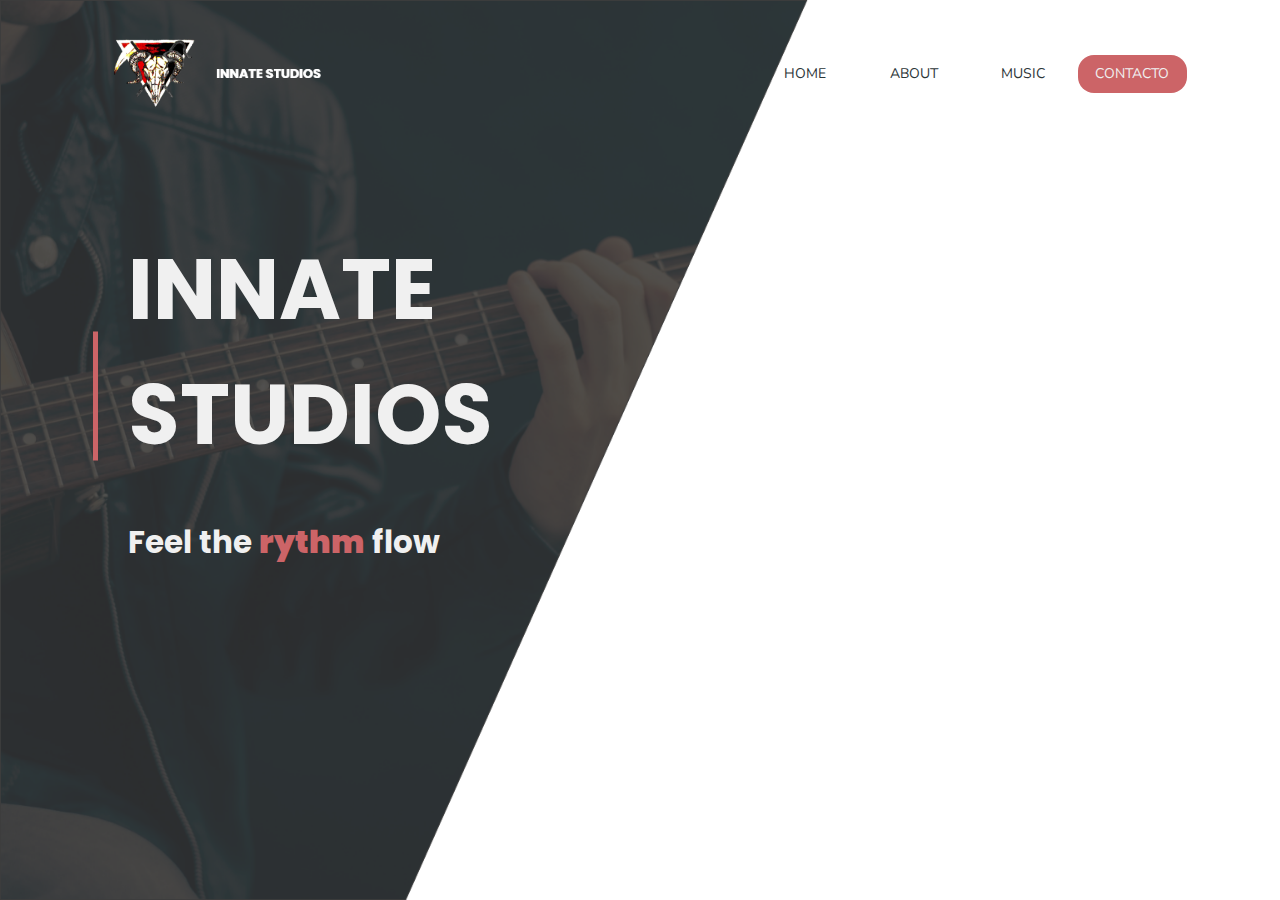
==== index.html @ 9500c59b "initial commit" ====
<!DOCTYPE html>
<html lang="en">
<head>
    <meta charset="UTF-8">
    <meta http-equiv="X-UA-Compatible" content="IE=edge">
    <meta name="viewport" content="width=device-width, initial-scale=1.0">
    <link rel="stylesheet" href="css/master.css">
    <title>Music</title>
</head>
<body>
    <nav>
        <div id="logo">
            <img src="img/logo.png" alt="">
        </div>
        <ul>
            <li><a href="#">HOME</a></li>
            <li><a href="#">ABOUT</a></li>
            <li><a href="#">MUSIC</a></li>
            <li><a href="#" class="c2a">CONTACTO</a></li>
        </ul>
    </nav>
    <div class="content" id="content-home">
        <div class="row">
            <section class="left">
                <div class="name">
                    <h1>INNATE <br>STUDIOS</h1>
                    <p>Feel the <b>rythm</b> flow</p>
                </div>
            </section>
            <section class="right">
                <div class="news">
                    
                </div>
            </section>
        </div>
    </div>
</body>
</html>
---- css/master.css ----
@import url("https://fonts.googleapis.com/css2?family=Nunito:wght@400;500;600&family=Poppins:wght@400;500;600;700&display=swap");
* {
  margin: 0px;
  max-width: 100%;
  -webkit-box-sizing: border-box;
          box-sizing: border-box;
  font-family: 'Nunito', sans-serif;
}

.c2a {
  background-color: #CC6467;
  color: #f0f0f0;
}

nav {
  display: -webkit-box;
  display: -ms-flexbox;
  display: flex;
  padding: 0 7.3%;
  -webkit-box-align: center;
      -ms-flex-align: center;
          align-items: center;
  -webkit-box-pack: center;
      -ms-flex-pack: center;
          justify-content: center;
  position: absolute;
  top: 0;
  width: 100%;
  margin-top: 39px;
}

nav #logo {
  margin-left: 0;
  margin-right: auto;
  height: 69px;
}

nav #logo img {
  display: block;
  height: 100%;
}

nav ul {
  list-style-type: none;
  padding: 0;
  display: -webkit-box;
  display: -ms-flexbox;
  display: flex;
}

nav ul li a {
  display: -webkit-box;
  display: -ms-flexbox;
  display: flex;
  width: 109px;
  text-decoration: none;
  color: #2C3638;
  font-size: 14px;
  font-weight: 400;
  text-align: center;
  -webkit-box-pack: center;
      -ms-flex-pack: center;
          justify-content: center;
  -webkit-box-align: center;
      -ms-flex-align: center;
          align-items: center;
  height: 38px;
}

nav ul li a.c2a {
  border-radius: 16px;
}

.content {
  min-height: 100vh;
  min-width: 100vw;
  padding: 0px 7.3%;
  padding-top: 108px;
}

.content#content-home {
  background-image: url("../img/bg.png");
  background-repeat: no-repeat;
  background-size: contain;
}

.content .row {
  display: -webkit-box;
  display: -ms-flexbox;
  display: flex;
  -webkit-box-align: center;
      -ms-flex-align: center;
          align-items: center;
  -webkit-box-pack: center;
      -ms-flex-pack: center;
          justify-content: center;
  width: 100%;
  height: calc(100vh - 108px);
}

.content .row section {
  display: -webkit-box;
  display: -ms-flexbox;
  display: flex;
  -ms-flex-preferred-size: 50%;
      flex-basis: 50%;
  -webkit-box-align: center;
      -ms-flex-align: center;
          align-items: center;
  width: 100%;
  height: 100%;
}

.content .row section .name {
  padding-left: 35px;
  position: relative;
  -webkit-transform: translateY(-108px);
          transform: translateY(-108px);
}

.content .row section .name h1 {
  font-size: 84px;
  color: #f0f0f0;
  font-family: "Poppins",sans-serif !important;
}

.content .row section .name p {
  margin-top: 42px;
  font-size: 31px;
  color: #f0f0f0;
  font-weight: 700;
  font-family: "Poppins", sans-serif;
}

.content .row section .name p b {
  color: #CC6467;
  font-family: "Poppins", sans-serif;
}

.content .row section .name::before {
  content: '';
  height: 129px;
  width: 5px;
  background: #CC6467;
  display: block;
  position: absolute;
  left: 0;
  top: 50%;
  -webkit-transform: translateY(-50%);
          transform: translateY(-50%);
}
/*# sourceMappingURL=master.css.map */
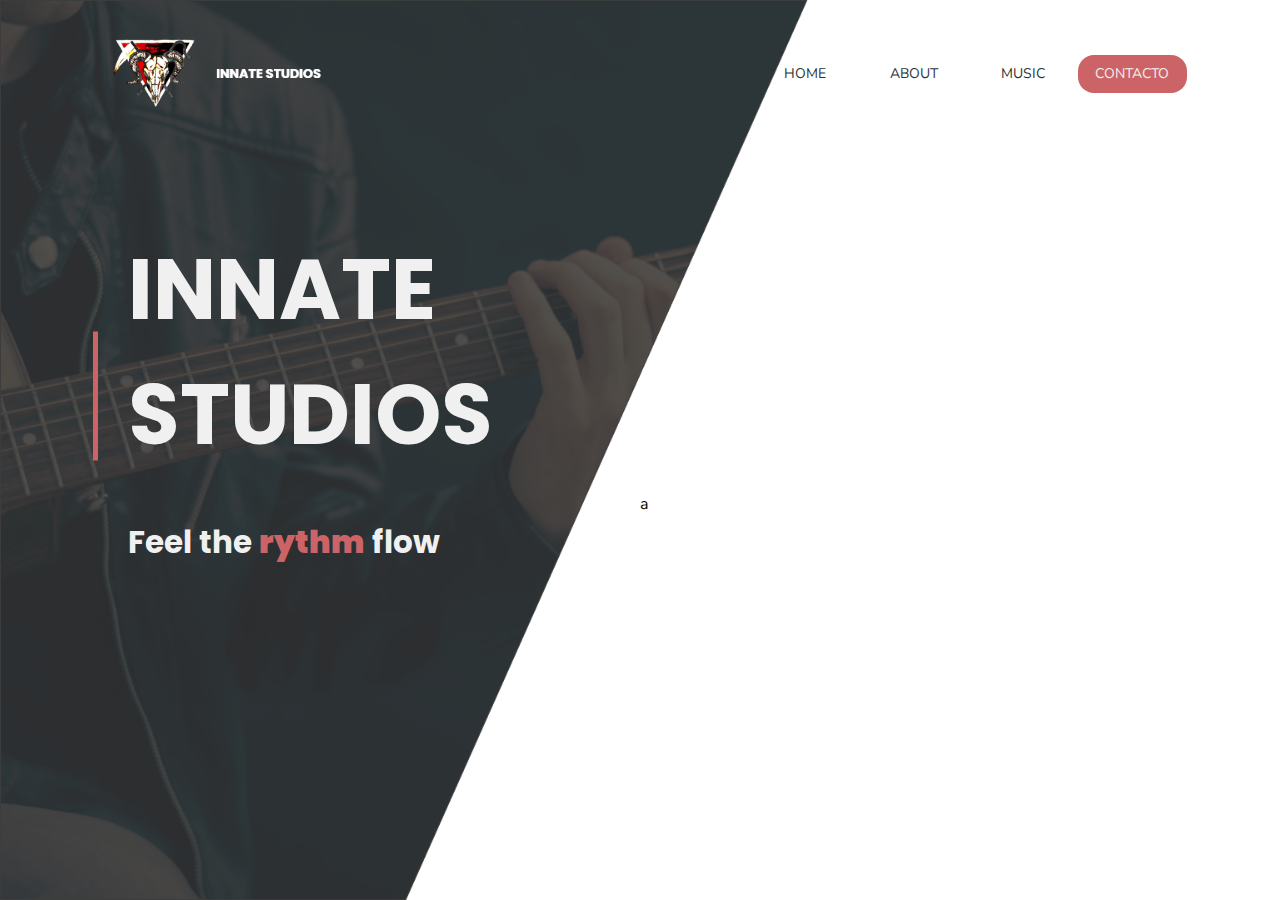
==== commit 43f14a80: "Nome corrigido" ====
--- a/index.html
+++ b/index.html
@@ -29,7 +29,7 @@
             </section>
             <section class="right">
                 <div class="news">
-                    
+                    a
                 </div>
             </section>
         </div>
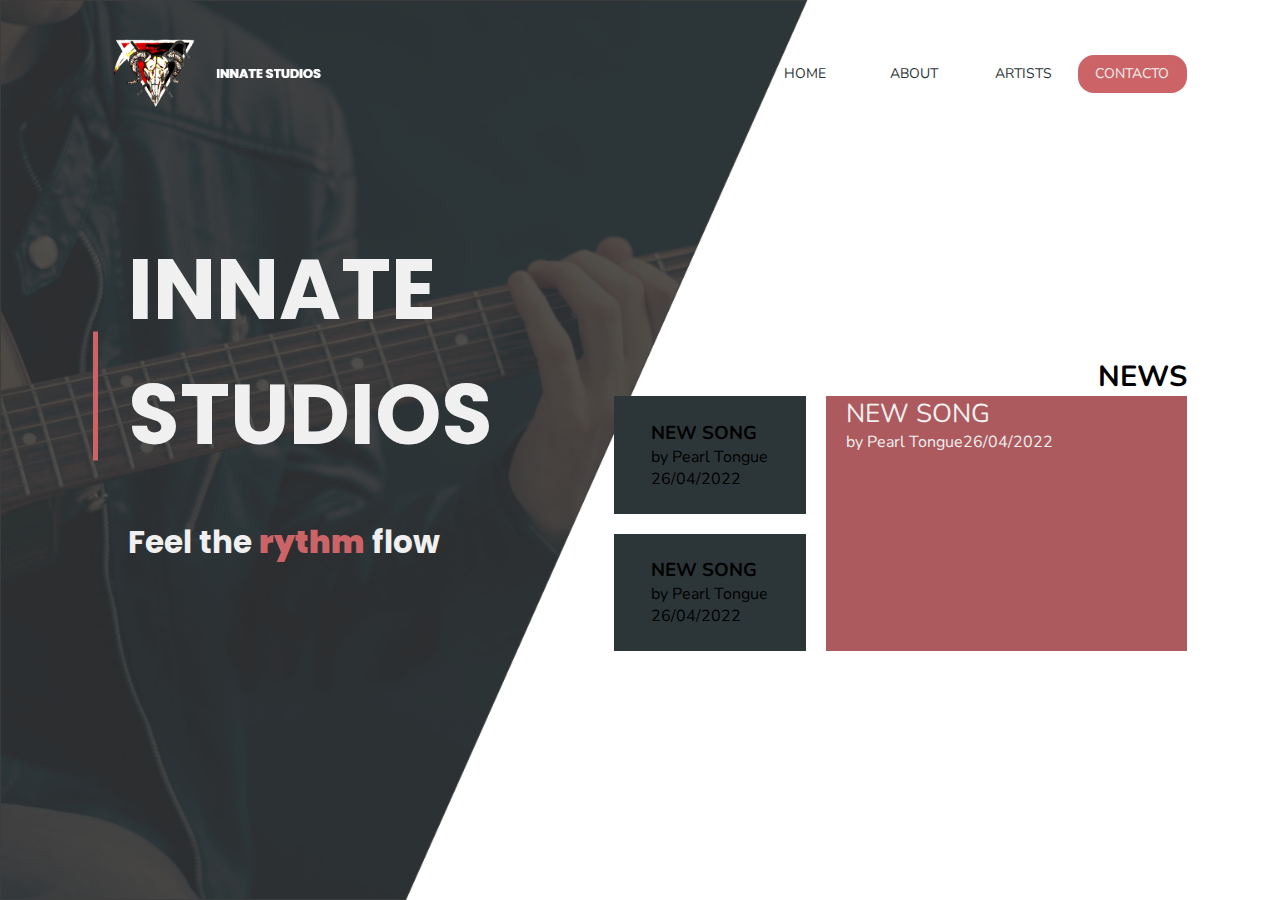
==== commit 1f20bf66: "changes to the design" ====
--- a/index.html
+++ b/index.html
@@ -15,7 +15,7 @@
         <ul>
             <li><a href="#">HOME</a></li>
             <li><a href="#">ABOUT</a></li>
-            <li><a href="#">MUSIC</a></li>
+            <li><a href="#">ARTISTS</a></li>
             <li><a href="#" class="c2a">CONTACTO</a></li>
         </ul>
     </nav>
@@ -28,8 +28,41 @@
                 </div>
             </section>
             <section class="right">
-                <div class="news">
-                    a
+                <div class="content-right">
+                    <h1>NEWS</h1>
+                    <div class="news">
+                        <div class="post">
+                            <div class="cover">
+                                <div class="bottom">
+                                    <h3>NEW SONG</h3>
+                                    <div class="bottom-inner">
+                                        <p>by <span>Pearl Tongue</span></p>
+                                        <div class="date">
+                                            26/04/2022
+                                        </div>
+                                    </div>
+                                </div>
+                            </div>
+                        </div>
+                        <div class="post">
+                            <div class="bottom">
+                                <h3>NEW SONG</h3>
+                                <p>by <span>Pearl Tongue</span></p>
+                                <div class="date">
+                                    26/04/2022
+                                </div>
+                            </div>
+                        </div>
+                        <div class="post">
+                            <div class="bottom">
+                                <h3>NEW SONG</h3>
+                                <p>by <span>Pearl Tongue</span></p>
+                                <div class="date">
+                                    26/04/2022
+                                </div>
+                            </div>
+                        </div>
+                    </div>
                 </div>
             </section>
         </div>
--- a/css/master.css
+++ b/css/master.css
@@ -1,4 +1,4 @@
-@import url("https://fonts.googleapis.com/css2?family=Nunito:wght@400;500;600&family=Poppins:wght@400;500;600;700&display=swap");
+@import url("https://fonts.googleapis.com/css2?family=Nunito:wght@400;500;600;700&family=Poppins:wght@400;500;600;700&display=swap");
 * {
   margin: 0px;
   max-width: 100%;
@@ -149,4 +149,90 @@
   -webkit-transform: translateY(-50%);
           transform: translateY(-50%);
 }
+
+.content .content-right h1 {
+  text-align: right;
+  font-size: 29px;
+  font-weight: 700;
+}
+
+.content .content-right .news {
+  display: -ms-grid;
+  display: grid;
+  -ms-grid-columns: (auto)[2];
+      grid-template-columns: repeat(2, auto);
+  -ms-grid-rows: (auto)[2];
+      grid-template-rows: repeat(2, auto);
+  grid-gap: 20px;
+}
+
+.content .content-right .news .post {
+  display: -webkit-box;
+  display: -ms-flexbox;
+  display: flex;
+  position: relative;
+  -webkit-box-align: center;
+      -ms-flex-align: center;
+          align-items: center;
+  -webkit-box-pack: center;
+      -ms-flex-pack: center;
+          justify-content: center;
+}
+
+.content .content-right .news .post .cover {
+  width: 100%;
+  height: 100%;
+  background-color: #2c363831;
+}
+
+.content .content-right .news .post:first-child {
+  -ms-grid-column: 2;
+  grid-column: 2;
+  -ms-grid-row: 1;
+  -ms-grid-row-span: 2;
+  grid-row: 1 / span 2;
+  background-color: #CC6467;
+  height: 255px;
+  width: 361px;
+  -webkit-box-align: end;
+      -ms-flex-align: end;
+          align-items: flex-end;
+}
+
+.content .content-right .news .post:first-child .bottom {
+  height: 30%;
+  width: 100%;
+  padding: 0 20px;
+  color: #f0f0f0;
+}
+
+.content .content-right .news .post:first-child .bottom h3 {
+  font-size: 26px;
+  font-weight: 400;
+}
+
+.content .content-right .news .post:first-child .bottom .bottom-inner {
+  display: -webkit-box;
+  display: -ms-flexbox;
+  display: flex;
+}
+
+.content .content-right .news .post:nth-child(2) {
+  -ms-grid-column: 1;
+  grid-column: 1;
+  -ms-grid-row: 1;
+  -ms-grid-row-span: 1;
+  grid-row: 1 / span 1;
+  background-color: #2C3638;
+  width: 192px;
+}
+
+.content .content-right .news .post:nth-child(3) {
+  -ms-grid-column: 1;
+  grid-column: 1;
+  -ms-grid-row: 2;
+  -ms-grid-row-span: 1;
+  grid-row: 2 / span 1;
+  background-color: #2C3638;
+}
 /*# sourceMappingURL=master.css.map */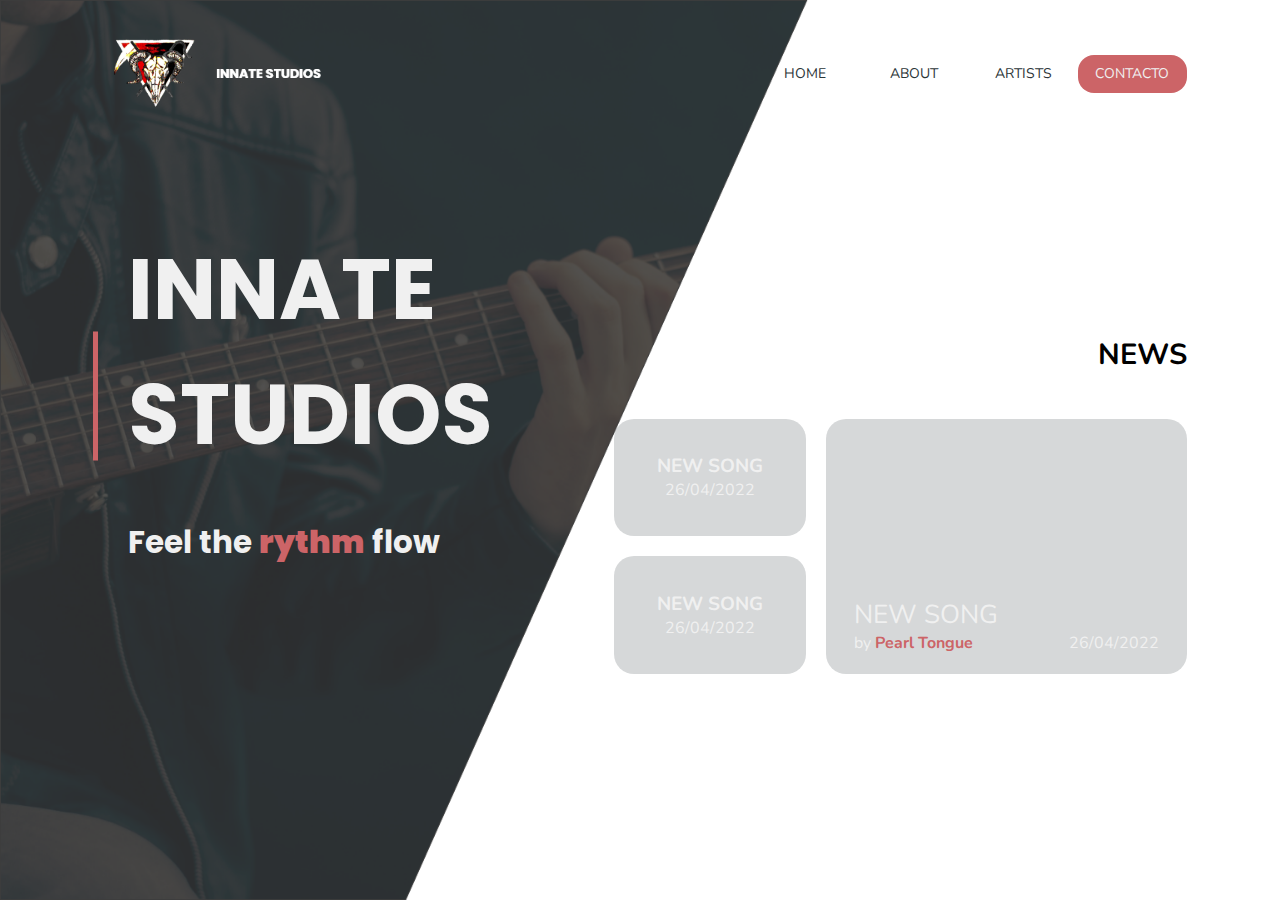
==== commit e2d2d10e: "Adding News (complete)" ====
--- a/index.html
+++ b/index.html
@@ -31,7 +31,7 @@
                 <div class="content-right">
                     <h1>NEWS</h1>
                     <div class="news">
-                        <div class="post">
+                        <div style="background-image: url();" class="post">
                             <div class="cover">
                                 <div class="bottom">
                                     <h3>NEW SONG</h3>
@@ -45,23 +45,30 @@
                             </div>
                         </div>
                         <div class="post">
-                            <div class="bottom">
-                                <h3>NEW SONG</h3>
-                                <p>by <span>Pearl Tongue</span></p>
-                                <div class="date">
-                                    26/04/2022
+                            <div class="cover">
+                                <div class="bottom">
+                                    <h3>NEW SONG</h3>
+                                    <div class="bottom-inner">
+                                        <div class="date">
+                                            26/04/2022
+                                        </div>
+                                    </div>
                                 </div>
                             </div>
                         </div>
                         <div class="post">
-                            <div class="bottom">
-                                <h3>NEW SONG</h3>
-                                <p>by <span>Pearl Tongue</span></p>
-                                <div class="date">
-                                    26/04/2022
+                            <div class="cover">
+                                <div class="bottom">
+                                    <h3>NEW SONG</h3>
+                                    <div class="bottom-inner">
+                                        <div class="date">
+                                            26/04/2022
+                                        </div>
+                                    </div>
                                 </div>
                             </div>
                         </div>
+                        
                     </div>
                 </div>
             </section>
--- a/css/master.css
+++ b/css/master.css
@@ -164,25 +164,42 @@
   -ms-grid-rows: (auto)[2];
       grid-template-rows: repeat(2, auto);
   grid-gap: 20px;
+  padding-top: 45px;
 }
 
 .content .content-right .news .post {
-  display: -webkit-box;
-  display: -ms-flexbox;
-  display: flex;
-  position: relative;
-  -webkit-box-align: center;
-      -ms-flex-align: center;
-          align-items: center;
-  -webkit-box-pack: center;
-      -ms-flex-pack: center;
-          justify-content: center;
+  border-radius: 20px;
 }
 
 .content .content-right .news .post .cover {
   width: 100%;
   height: 100%;
   background-color: #2c363831;
+  display: -webkit-box;
+  display: -ms-flexbox;
+  display: flex;
+  position: relative;
+  -webkit-box-align: center;
+      -ms-flex-align: center;
+          align-items: center;
+  -webkit-box-pack: center;
+      -ms-flex-pack: center;
+          justify-content: center;
+  border-radius: 20px;
+}
+
+.content .content-right .news .post .cover .bottom {
+  color: #f0f0f0;
+  text-align: center;
+}
+
+.content .content-right .news .post .cover .bottom h3 {
+  font-size: 19px;
+}
+
+.content .content-right .news .post .cover .bottom span {
+  color: #CC6467;
+  font-weight: 700;
 }
 
 .content .content-right .news .post:first-child {
@@ -191,30 +208,42 @@
   -ms-grid-row: 1;
   -ms-grid-row-span: 2;
   grid-row: 1 / span 2;
-  background-color: #CC6467;
   height: 255px;
   width: 361px;
+}
+
+.content .content-right .news .post:first-child .cover {
   -webkit-box-align: end;
       -ms-flex-align: end;
           align-items: flex-end;
 }
 
-.content .content-right .news .post:first-child .bottom {
+.content .content-right .news .post:first-child .cover .bottom {
   height: 30%;
   width: 100%;
-  padding: 0 20px;
-  color: #f0f0f0;
-}
-
-.content .content-right .news .post:first-child .bottom h3 {
+  padding: 0 28px;
+  color: #f0f0f0;
+  text-align: left;
+}
+
+.content .content-right .news .post:first-child .cover .bottom h3 {
   font-size: 26px;
   font-weight: 400;
 }
 
-.content .content-right .news .post:first-child .bottom .bottom-inner {
-  display: -webkit-box;
-  display: -ms-flexbox;
-  display: flex;
+.content .content-right .news .post:first-child .cover .bottom .bottom-inner {
+  display: -webkit-box;
+  display: -ms-flexbox;
+  display: flex;
+}
+
+.content .content-right .news .post:first-child .cover .bottom .bottom-inner > * {
+  -ms-flex-preferred-size: 50%;
+      flex-basis: 50%;
+}
+
+.content .content-right .news .post:first-child .cover .bottom .bottom-inner .date {
+  text-align: right;
 }
 
 .content .content-right .news .post:nth-child(2) {
@@ -223,7 +252,6 @@
   -ms-grid-row: 1;
   -ms-grid-row-span: 1;
   grid-row: 1 / span 1;
-  background-color: #2C3638;
   width: 192px;
 }
 
@@ -233,6 +261,5 @@
   -ms-grid-row: 2;
   -ms-grid-row-span: 1;
   grid-row: 2 / span 1;
-  background-color: #2C3638;
 }
 /*# sourceMappingURL=master.css.map */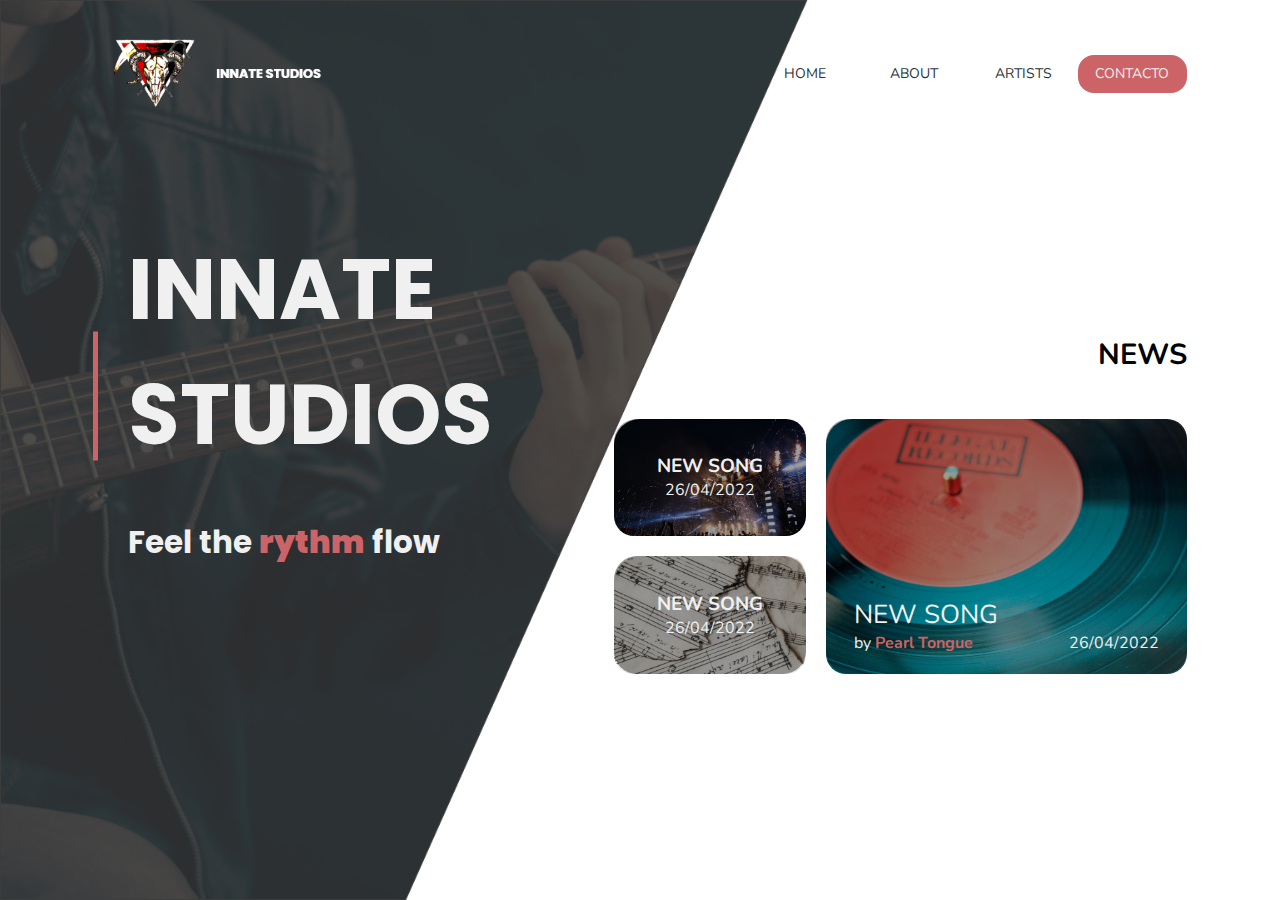
==== commit 8746368f: "Adding News (complete)" ====
--- a/index.html
+++ b/index.html
@@ -31,7 +31,7 @@
                 <div class="content-right">
                     <h1>NEWS</h1>
                     <div class="news">
-                        <div style="background-image: url();" class="post">
+                        <div style="background-image: url('img/news.png');" class="post">
                             <div class="cover">
                                 <div class="bottom">
                                     <h3>NEW SONG</h3>
@@ -44,7 +44,7 @@
                                 </div>
                             </div>
                         </div>
-                        <div class="post">
+                        <div style="background-image: url('img/news1.png');" class="post">
                             <div class="cover">
                                 <div class="bottom">
                                     <h3>NEW SONG</h3>
@@ -56,7 +56,7 @@
                                 </div>
                             </div>
                         </div>
-                        <div class="post">
+                        <div style="background-image: url('img/news2.png');" class="post">
                             <div class="cover">
                                 <div class="bottom">
                                     <h3>NEW SONG</h3>
--- a/css/master.css
+++ b/css/master.css
@@ -150,6 +150,11 @@
           transform: translateY(-50%);
 }
 
+.content .content-right {
+  margin-right: 0;
+  margin-left: auto;
+}
+
 .content .content-right h1 {
   text-align: right;
   font-size: 29px;
@@ -174,7 +179,7 @@
 .content .content-right .news .post .cover {
   width: 100%;
   height: 100%;
-  background-color: #2c363831;
+  background-color: rgba(0, 0, 0, 0.39);
   display: -webkit-box;
   display: -ms-flexbox;
   display: flex;
@@ -185,7 +190,7 @@
   -webkit-box-pack: center;
       -ms-flex-pack: center;
           justify-content: center;
-  border-radius: 20px;
+  border-radius: 23px;
 }
 
 .content .content-right .news .post .cover .bottom {
@@ -261,5 +266,6 @@
   -ms-grid-row: 2;
   -ms-grid-row-span: 1;
   grid-row: 2 / span 1;
+  width: 192px;
 }
 /*# sourceMappingURL=master.css.map */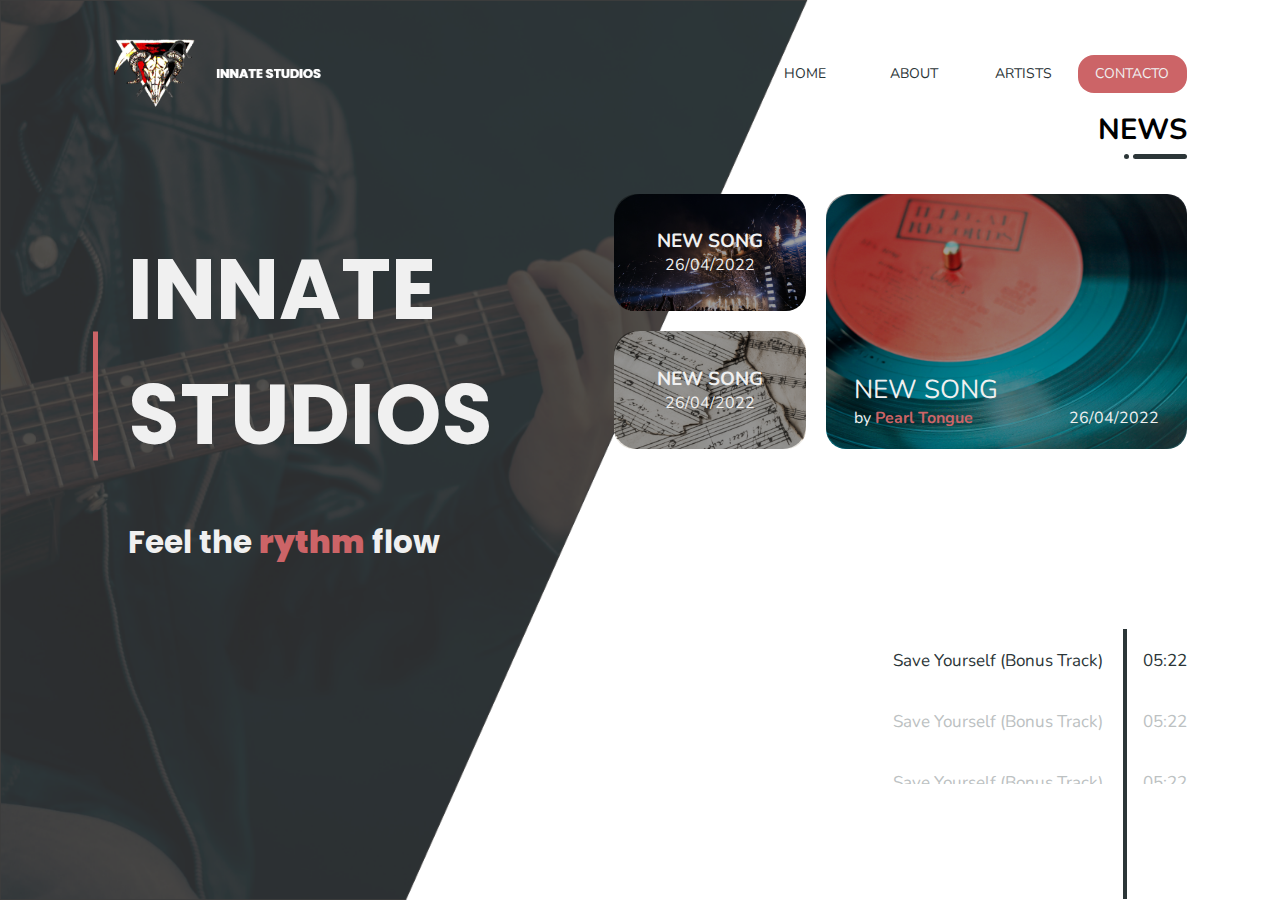
==== commit 09dda5a5: "music player (implementation)" ====
--- a/index.html
+++ b/index.html
@@ -70,6 +70,21 @@
                         </div>
                         
                     </div>
+
+                    <div class="music">
+                        <div class="bar"></div>
+                        <ul>
+                            <li class="music-selected"><div class="title">Save Yourself (Bonus Track)</div><div class="time">05:22</div></li>
+                            <li><div class="title">Save Yourself (Bonus Track)</div><div class="time">05:22</div></li>
+                            <li><div class="title">Save Yourself (Bonus Track)</div><div class="time">05:22</div></li>
+                            <li><div class="title">Save Yourself (Bonus Track)</div><div class="time">05:22</div></li>
+                            <li><div class="title">Save Yourself (Bonus Track)</div><div class="time">05:22</div></li>
+                            <li><div class="title">Save Yourself (Bonus Track)</div><div class="time">05:22</div></li>
+                            <li><div class="title">Save Yourself (Bonus Track)</div><div class="time">05:22</div></li>
+                            <li><div class="title">Save Yourself (Bonus Track)</div><div class="time">05:22</div></li>
+                            <li><div class="title">Save Yourself (Bonus Track)</div><div class="time">05:22</div></li>
+                        </ul>
+                    </div>
                 </div>
             </section>
         </div>
--- a/css/master.css
+++ b/css/master.css
@@ -159,6 +159,35 @@
   text-align: right;
   font-size: 29px;
   font-weight: 700;
+  position: relative;
+  width: -webkit-fit-content;
+  width: -moz-fit-content;
+  width: fit-content;
+  margin-left: auto;
+}
+
+.content .content-right h1::after {
+  content: '';
+  display: block;
+  width: 60%;
+  height: 5px;
+  background: #2C3638;
+  right: 0;
+  bottom: -10px;
+  border-radius: 10px;
+  position: absolute;
+}
+
+.content .content-right h1::before {
+  content: '';
+  display: block;
+  width: 5px;
+  height: 5px;
+  background: #2C3638;
+  right: 65%;
+  bottom: -10px;
+  border-radius: 10px;
+  position: absolute;
 }
 
 .content .content-right .news {
@@ -268,4 +297,52 @@
   grid-row: 2 / span 1;
   width: 192px;
 }
+
+.content .content-right .music {
+  height: 50vh;
+  position: relative;
+}
+
+.content .content-right .music ul {
+  list-style-type: none;
+  padding: 0;
+  position: absolute;
+  right: 0;
+  bottom: 0;
+  padding-bottom: 100px;
+  height: 30%;
+  margin-bottom: 20%;
+  overflow: hidden;
+}
+
+.content .content-right .music ul li {
+  display: -webkit-box;
+  display: -ms-flexbox;
+  display: flex;
+  margin-bottom: 38px;
+  font-size: 17px;
+  color: #BCC1C2;
+}
+
+.content .content-right .music ul li .title {
+  padding-right: 20px;
+}
+
+.content .content-right .music ul li .time {
+  padding-left: 20px;
+}
+
+.content .content-right .music ul .music-selected {
+  color: #2C3638;
+}
+
+.content .content-right .music .bar {
+  width: 4px;
+  height: 60%;
+  background-color: #2C3638;
+  display: block;
+  position: absolute;
+  bottom: 0;
+  right: calc(5ch + 10px);
+}
 /*# sourceMappingURL=master.css.map */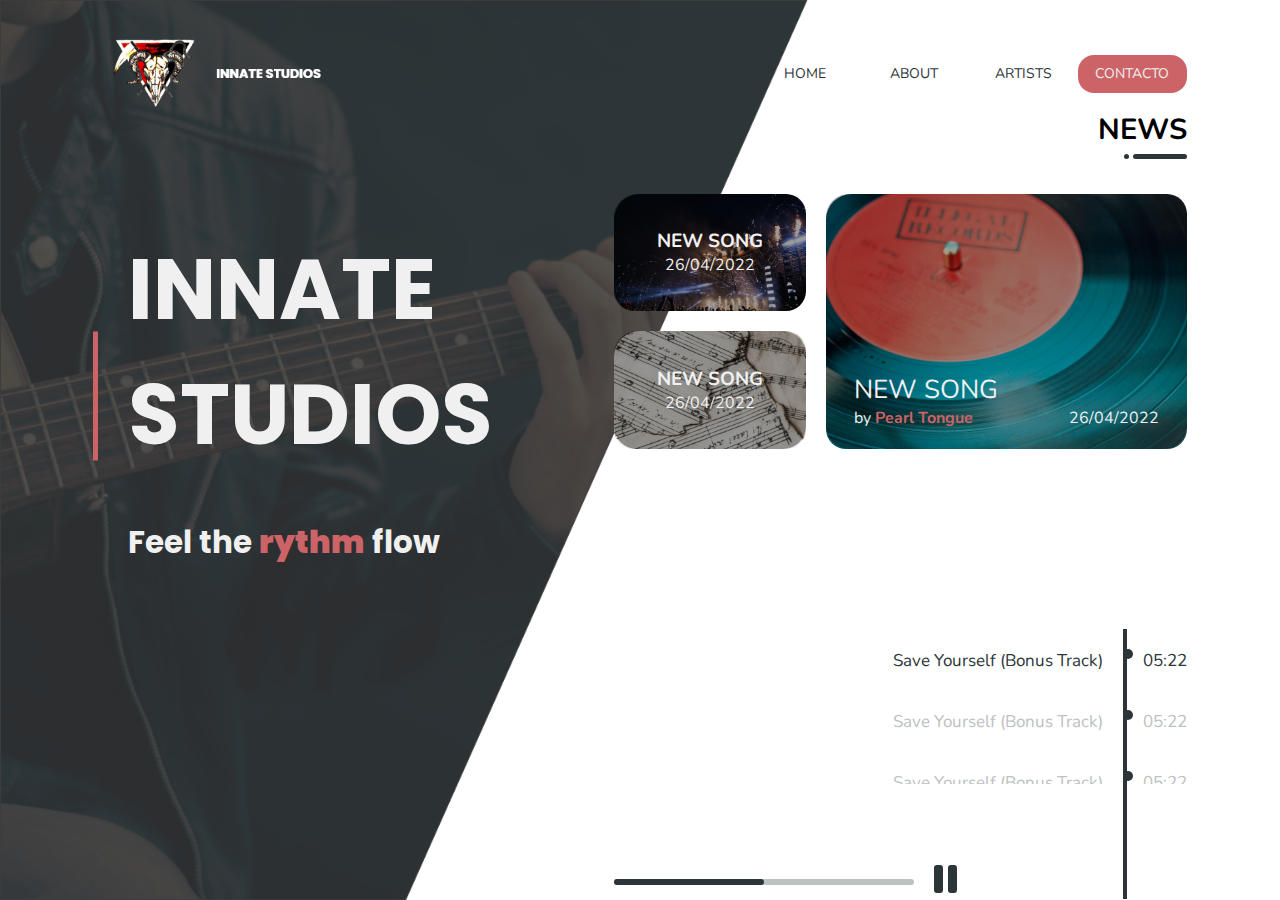
==== commit 6a4e321b: "music player (implementation)" ====
--- a/index.html
+++ b/index.html
@@ -72,7 +72,7 @@
                     </div>
 
                     <div class="music">
-                        <div class="bar"></div>
+                        <div class="bar-music"></div>
                         <ul>
                             <li class="music-selected"><div class="title">Save Yourself (Bonus Track)</div><div class="time">05:22</div></li>
                             <li><div class="title">Save Yourself (Bonus Track)</div><div class="time">05:22</div></li>
@@ -84,6 +84,14 @@
                             <li><div class="title">Save Yourself (Bonus Track)</div><div class="time">05:22</div></li>
                             <li><div class="title">Save Yourself (Bonus Track)</div><div class="time">05:22</div></li>
                         </ul>
+                        <div class="player">
+                            <div class="progress-bar">
+                                <div class="bar"></div>
+                            </div>
+                            <div class="play">
+                                <img src="img/pause.png" alt="">
+                            </div>
+                        </div>
                     </div>
                 </div>
             </section>
--- a/css/master.css
+++ b/css/master.css
@@ -332,11 +332,22 @@
   padding-left: 20px;
 }
 
+.content .content-right .music ul li::after {
+  content: '';
+  width: 10px;
+  height: 10px;
+  background-color: #2C3638;
+  margin: 0px auto;
+  position: absolute;
+  right: calc(5ch + 4px);
+  border-radius: 100%;
+}
+
 .content .content-right .music ul .music-selected {
   color: #2C3638;
 }
 
-.content .content-right .music .bar {
+.content .content-right .music .bar-music {
   width: 4px;
   height: 60%;
   background-color: #2C3638;
@@ -345,4 +356,37 @@
   bottom: 0;
   right: calc(5ch + 10px);
 }
+
+.content .content-right .music .player {
+  position: absolute;
+  bottom: 0;
+  display: -webkit-box;
+  display: -ms-flexbox;
+  display: flex;
+  -webkit-box-pack: center;
+      -ms-flex-pack: center;
+          justify-content: center;
+  -webkit-box-align: center;
+      -ms-flex-align: center;
+          align-items: center;
+}
+
+.content .content-right .music .player .progress-bar {
+  width: 300px;
+  height: 6px;
+  background-color: #BCC1C2;
+  border-radius: 5px;
+  margin-right: 20px;
+}
+
+.content .content-right .music .player .progress-bar .bar {
+  width: 50%;
+  height: 100%;
+  background-color: #2C3638;
+  border-radius: 5px;
+}
+
+.content .content-right .music .player .player img {
+  display: block;
+}
 /*# sourceMappingURL=master.css.map */